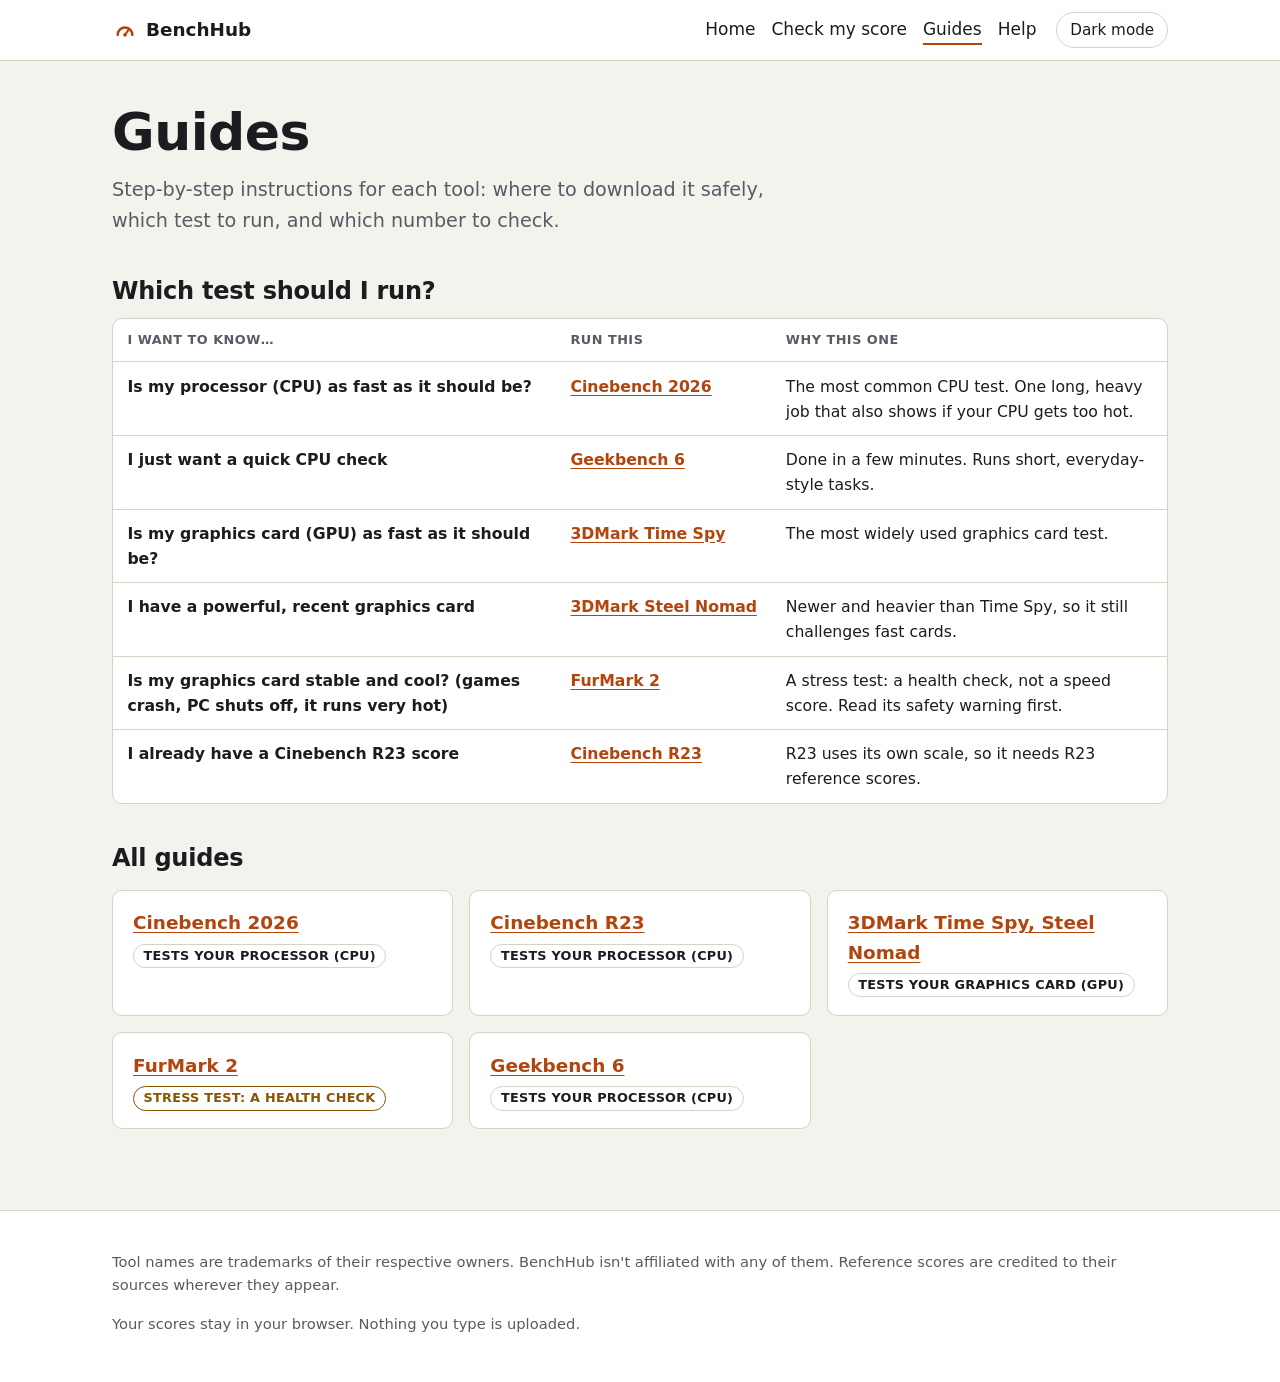
==== benchhub/guides/index.html @ d16aedc4 "Add BenchHub benchmark guides and score checker Static site with step-by-step guides for Cinebench, " ====
<!doctype html>
<html lang="en">
  <head>
    <meta charset="utf-8" />
    <meta name="viewport" content="width=device-width, initial-scale=1" />
    <title>Benchmark guides</title>
    <meta name="description" content="Beginner-friendly, step-by-step guides for Cinebench, 3DMark, FurMark and Geekbench." />
    <link rel="icon" href="../assets/favicon.svg" type="image/svg+xml" />
    <link rel="stylesheet" href="../css/style.css" />
    <script>
      // Applied before first paint so a chosen theme doesn't flash.
      try {
        const stored = localStorage.getItem("theme");
        if (stored === "light" || stored === "dark") document.documentElement.dataset.theme = stored;
      } catch {
        // Storage can be blocked: the prefers-color-scheme rules in style.css still apply.
      }
    </script>
    <script type="module" src="../js/ui.js"></script>
    <script type="module" src="../js/guide-list.js"></script>
  </head>
  <body>
    <a class="skip-link" href="#main">Skip to content</a>
    <header class="site-header">
      <div class="wrap header-inner">
        <a class="brand" href="../index.html"><svg width="26" height="26" viewBox="0 0 32 32" aria-hidden="true" focusable="false"><path d="M7 22a9 9 0 1 1 18 0" fill="none" stroke="currentColor" stroke-width="3" stroke-linecap="round"/><path d="M16 22l5-7" stroke="currentColor" stroke-width="2.5" stroke-linecap="round"/><circle cx="16" cy="22" r="2.2" fill="currentColor"/></svg><span data-site-name>Home</span></a>
        <nav class="site-nav" aria-label="Main">
          <ul>
          <li><a href="../index.html">Home</a></li>
          <li><a href="../check.html">Check my score</a></li>
          <li><a href="../guides/index.html" aria-current="page">Guides</a></li>
          <li><a href="../help.html">Help</a></li>
          </ul>
        </nav>
        <button type="button" class="theme-toggle" data-theme-toggle aria-pressed="false">Dark mode</button>
      </div>
    </header>

    <main id="main" class="wrap">
      <h1>Guides</h1>
      <p class="lede">Step-by-step instructions for each tool: where to download it safely, which test to run, and which number to check.</p>
      <section aria-labelledby="which-test">
        <h2 id="which-test">Which test should I run?</h2>
        <div class="table-wrap">
          <table class="which">
            <thead>
              <tr><th scope="col">I want to know…</th><th scope="col">Run this</th><th scope="col">Why this one</th></tr>
            </thead>
            <tbody>
              <tr><th scope="row">Is my processor (CPU) as fast as it should be?</th><td><a href="./cinebench-2026.html">Cinebench 2026</a></td><td>The most common CPU test. One long, heavy job that also shows if your CPU gets too hot.</td></tr>
              <tr><th scope="row">I just want a quick CPU check</th><td><a href="./geekbench-6.html">Geekbench 6</a></td><td>Done in a few minutes. Runs short, everyday-style tasks.</td></tr>
              <tr><th scope="row">Is my graphics card (GPU) as fast as it should be?</th><td><a href="./3dmark.html">3DMark Time Spy</a></td><td>The most widely used graphics card test.</td></tr>
              <tr><th scope="row">I have a powerful, recent graphics card</th><td><a href="./3dmark.html">3DMark Steel Nomad</a></td><td>Newer and heavier than Time Spy, so it still challenges fast cards.</td></tr>
              <tr><th scope="row">Is my graphics card stable and cool? (games crash, PC shuts off, it runs very hot)</th><td><a href="./furmark-2.html">FurMark 2</a></td><td>A stress test: a health check, not a speed score. Read its safety warning first.</td></tr>
              <tr><th scope="row">I already have a Cinebench R23 score</th><td><a href="./cinebench-r23.html">Cinebench R23</a></td><td>R23 uses its own scale, so it needs R23 reference scores.</td></tr>
            </tbody>
          </table>
        </div>
      </section>

      <h2>All guides</h2>
      <ul class="guide-list" data-guide-list aria-live="polite"></ul>
      <noscript><p class="note">The guide list needs JavaScript.</p></noscript>
    </main>

    <footer class="site-footer">
      <div class="wrap">
        <p>
          Tool names are trademarks of their respective owners. <span data-site-name>This site</span> isn't
          affiliated with any of them. Reference scores are credited to their sources wherever they appear.
        </p>
        <p>Your scores stay in your browser. Nothing you type is uploaded.</p>
      </div>
    </footer>
  </body>
</html>
---- benchhub/css/style.css ----
:root {
  color-scheme: light;
  --bg: #f4f2ec;
  --surface: #ffffff;
  --surface-2: #ebe8df;
  --text: #1a1c20;
  --muted: #565b64;
  --border: #d6d2c6;
  --accent: #b2440d;
  --accent-text: #ffffff;
  --good: #1d6b3a;
  --good-bg: #e3f2e8;
  --warn: #8a5300;
  --warn-bg: #fbefd6;
  --bad: #a3231c;
  --bad-bg: #fbe4e1;
  --focus: #1f5fd1;

  --font-sans: system-ui, -apple-system, "Segoe UI", Roboto, sans-serif;
  --font-mono: ui-monospace, "SF Mono", "Cascadia Mono", Consolas, monospace;
  --radius: 10px;
  --wrap: 68rem;
}

:root[data-theme="dark"] {
  color-scheme: dark;
  --bg: #111215;
  --surface: #1a1c21;
  --surface-2: #23262c;
  --text: #ecebe6;
  --muted: #a4a8b1;
  --border: #31343b;
  --accent: #ff8e52;
  --accent-text: #1a1c20;
  --good: #7ad79b;
  --good-bg: #16301f;
  --warn: #f2c063;
  --warn-bg: #33270f;
  --bad: #ff9a8f;
  --bad-bg: #3a1916;
  --focus: #8ab4ff;
}

@media (prefers-color-scheme: dark) {
  :root:not([data-theme="light"]) {
    color-scheme: dark;
    --bg: #111215;
    --surface: #1a1c21;
    --surface-2: #23262c;
    --text: #ecebe6;
    --muted: #a4a8b1;
    --border: #31343b;
    --accent: #ff8e52;
    --accent-text: #1a1c20;
    --good: #7ad79b;
    --good-bg: #16301f;
    --warn: #f2c063;
    --warn-bg: #33270f;
    --bad: #ff9a8f;
    --bad-bg: #3a1916;
    --focus: #8ab4ff;
  }
}

*,
*::before,
*::after {
  box-sizing: border-box;
}

html {
  -webkit-text-size-adjust: 100%;
}

body {
  margin: 0;
  background: var(--bg);
  color: var(--text);
  font-family: var(--font-sans);
  font-size: 1.0625rem;
  line-height: 1.6;
  display: flex;
  flex-direction: column;
  min-height: 100vh;
}

main {
  flex: 1;
}

.wrap {
  width: 100%;
  max-width: var(--wrap);
  margin: 0 auto;
  padding: 0 16px;
}

h1,
h2,
h3 {
  line-height: 1.2;
  letter-spacing: -0.01em;
}

h1 {
  font-size: clamp(2rem, 6vw, 3.25rem);
  margin: 2.5rem 0 0.75rem;
}

h2 {
  font-size: 1.5rem;
  margin: 2.5rem 0 0.75rem;
}

h3 {
  font-size: 1.15rem;
  margin: 1.75rem 0 0.5rem;
}

a {
  color: var(--accent);
  text-underline-offset: 0.18em;
}

a:hover {
  text-decoration-thickness: 2px;
}

:focus-visible {
  outline: 3px solid var(--focus);
  outline-offset: 2px;
}

code,
kbd {
  font-family: var(--font-mono);
  font-size: 0.92em;
  background: var(--surface-2);
  padding: 0.1em 0.35em;
  border-radius: 4px;
}

.muted {
  color: var(--muted);
}

.lede {
  font-size: 1.2rem;
  color: var(--muted);
  max-width: 42rem;
  margin: 0 0 1.5rem;
}

.skip-link {
  position: absolute;
  left: 16px;
  top: -4rem;
  background: var(--accent);
  color: var(--accent-text);
  padding: 0.5rem 1rem;
  border-radius: var(--radius);
  z-index: 10;
}

.skip-link:focus {
  top: 0.5rem;
}

/* Header and footer */

.site-header {
  border-bottom: 1px solid var(--border);
  background: var(--surface);
}

.header-inner {
  display: flex;
  flex-wrap: wrap;
  align-items: center;
  gap: 0.5rem 1.25rem;
  padding-top: 0.75rem;
  padding-bottom: 0.75rem;
}

.brand {
  display: inline-flex;
  align-items: center;
  gap: 0.5rem;
  color: var(--text);
  font-weight: 700;
  font-size: 1.15rem;
  text-decoration: none;
  margin-right: auto;
}

.brand svg {
  color: var(--accent);
}

.site-nav ul {
  display: flex;
  flex-wrap: wrap;
  gap: 0.25rem 1rem;
  list-style: none;
  margin: 0;
  padding: 0;
}

.site-nav a {
  color: var(--text);
  text-decoration: none;
  padding: 0.25rem 0;
  border-bottom: 2px solid transparent;
}

.site-nav a:hover,
.site-nav a[aria-current="page"] {
  border-bottom-color: var(--accent);
}

.theme-toggle {
  font: inherit;
  font-size: 0.95rem;
  color: var(--text);
  background: transparent;
  border: 1px solid var(--border);
  border-radius: 999px;
  padding: 0.3rem 0.8rem;
  cursor: pointer;
}

.theme-toggle:hover {
  background: var(--surface-2);
}

.site-footer {
  margin-top: 4rem;
  border-top: 1px solid var(--border);
  background: var(--surface);
  color: var(--muted);
  font-size: 0.92rem;
  padding: 1.5rem 0 2rem;
}

/* Buttons and tags */

.button {
  display: inline-block;
  background: var(--accent);
  color: var(--accent-text);
  font-weight: 600;
  text-decoration: none;
  padding: 0.7rem 1.2rem;
  border-radius: var(--radius);
}

.button:hover {
  filter: brightness(1.08);
}

.button--ghost {
  background: transparent;
  color: var(--text);
  border: 1px solid var(--border);
}

.actions {
  display: flex;
  flex-wrap: wrap;
  gap: 0.75rem;
}

.tag {
  display: inline-block;
  font-size: 0.8rem;
  font-weight: 600;
  letter-spacing: 0.02em;
  text-transform: uppercase;
  border: 1px solid var(--border);
  border-radius: 999px;
  padding: 0.05rem 0.6rem;
}

.tag--stress {
  border-color: var(--warn);
  color: var(--warn);
}

/* Home */

/* Guide list */

.guide-list {
  display: grid;
  grid-template-columns: repeat(auto-fill, minmax(16rem, 1fr));
  gap: 1rem;
  list-style: none;
  padding: 0;
}

.guide-card {
  display: flex;
  flex-direction: column;
  align-items: flex-start;
  gap: 0.4rem;
  background: var(--surface);
  border: 1px solid var(--border);
  border-radius: var(--radius);
  padding: 1.1rem 1.25rem;
}

.guide-card a {
  font-weight: 700;
  font-size: 1.15rem;
}

/* Checker */

.checker {
  display: grid;
  gap: 1.25rem;
  align-items: start;
}

@media (min-width: 60rem) {
  .checker {
    grid-template-columns: minmax(0, 1fr) minmax(0, 1fr);
  }

  .checker .result {
    position: sticky;
    top: 1rem;
  }
}

.panel {
  background: var(--surface);
  border: 1px solid var(--border);
  border-radius: var(--radius);
  padding: 1.25rem;
}

fieldset {
  border: 0;
  margin: 0 0 1.5rem;
  padding: 0;
  min-width: 0;
}

fieldset[hidden],
[hidden] {
  display: none;
}

legend {
  font-weight: 700;
  font-size: 1.15rem;
  margin-bottom: 0.75rem;
  padding: 0;
}

.field {
  display: grid;
  gap: 0.3rem;
  margin-bottom: 1rem;
}

.field label,
.field .label {
  font-weight: 600;
}

.hint {
  color: var(--muted);
  font-size: 0.92rem;
}

input[type="text"],
select {
  font: inherit;
  color: var(--text);
  background: var(--bg);
  border: 1px solid var(--border);
  border-radius: 8px;
  padding: 0.6rem 0.75rem;
  width: 100%;
}

select:disabled {
  opacity: 0.6;
}

/* Score and temperature: short numbers, so a narrower, larger field reads as "type a number here" */
input[inputmode="decimal"] {
  font-family: var(--font-mono);
  font-size: 1.25rem;
  max-width: 16rem;
}

input[inputmode="decimal"]::placeholder {
  font-family: var(--font-sans);
  font-size: 1.0625rem;
}

.choices {
  display: flex;
  flex-wrap: wrap;
  gap: 0.5rem;
  margin-bottom: 1rem;
}

.choice {
  position: relative;
}

.choice input {
  position: absolute;
  opacity: 0;
  inset: 0;
}

.choice span {
  display: inline-block;
  border: 1px solid var(--border);
  border-radius: 999px;
  padding: 0.35rem 0.95rem;
  cursor: pointer;
}

.choice input:checked + span {
  background: var(--text);
  color: var(--bg);
  border-color: var(--text);
}

.choice input:checked + span::before {
  content: "✓ ";
}

.choice input:focus-visible + span {
  outline: 3px solid var(--focus);
  outline-offset: 2px;
}

.question {
  margin-bottom: 1.1rem;
}

.question legend {
  font-size: 1rem;
  font-weight: 600;
  margin-bottom: 0.4rem;
}

.note {
  border-left: 4px solid var(--warn);
  background: var(--warn-bg);
  padding: 0.75rem 1rem;
  border-radius: 0 var(--radius) var(--radius) 0;
  margin: 0 0 1rem;
}

.result h2 {
  margin-top: 0;
}

.result-summary {
  font-weight: 600;
}

.verdict {
  display: flex;
  gap: 0.9rem;
  align-items: flex-start;
  border-radius: var(--radius);
  padding: 1rem;
  margin: 1rem 0;
}

.verdict p {
  margin: 0 0 0.35rem;
}

.verdict-icon {
  flex: none;
  display: grid;
  place-items: center;
  width: 2.25rem;
  height: 2.25rem;
  border-radius: 50%;
  font-weight: 800;
  border: 2px solid currentColor;
}

.verdict-title {
  font-size: 1.3rem;
  font-weight: 800;
}

.tone-good {
  background: var(--good-bg);
}

.tone-good .verdict-icon,
.tone-good .verdict-title {
  color: var(--good);
}

.tone-warn {
  background: var(--warn-bg);
}

.tone-warn .verdict-icon,
.tone-warn .verdict-title {
  color: var(--warn);
}

.tone-bad {
  background: var(--bad-bg);
}

.tone-bad .verdict-icon,
.tone-bad .verdict-title,
.tone-bad-text {
  color: var(--bad);
}

.refs {
  list-style: none;
  padding: 0;
  display: grid;
  gap: 0.75rem;
}

.ref {
  border: 1px solid var(--border);
  border-radius: var(--radius);
  padding: 0.75rem 1rem;
}

.ref p {
  margin: 0.15rem 0;
}

.ref-value {
  font-family: var(--font-mono);
  font-size: 1.5rem;
  font-weight: 700;
}

.unit {
  font-size: 0.95rem;
  color: var(--muted);
  font-weight: 400;
}

.ref-compare {
  font-weight: 600;
}

/* Guides */

.guide {
  max-width: 46rem;
}

.crumbs {
  margin-top: 1.5rem;
  font-size: 0.95rem;
}

.crumbs ol {
  display: flex;
  flex-wrap: wrap;
  gap: 0.4rem;
  list-style: none;
  margin: 0;
  padding: 0;
}

.crumbs li + li::before {
  content: "/";
  margin-right: 0.4rem;
  color: var(--muted);
}

.guide-meta {
  display: grid;
  grid-template-columns: repeat(auto-fit, minmax(9rem, 1fr));
  gap: 0.5rem;
  margin: 1rem 0 1.5rem;
}

.guide-meta div {
  background: var(--surface);
  border: 1px solid var(--border);
  border-radius: var(--radius);
  padding: 0.5rem 0.75rem;
}

.guide-meta dt {
  font-size: 0.8rem;
  text-transform: uppercase;
  letter-spacing: 0.04em;
  color: var(--muted);
}

.guide-meta dd {
  margin: 0;
  font-weight: 600;
}

.toc {
  background: var(--surface);
  border: 1px solid var(--border);
  border-radius: var(--radius);
  padding: 0.75rem 1.25rem;
}

.toc h2 {
  font-size: 1rem;
  margin: 0.25rem 0;
}

.toc ol {
  margin: 0.25rem 0 0.5rem;
  padding-left: 1.25rem;
}

.guide ol.steps-list > li {
  margin-bottom: 0.6rem;
}

.warning {
  border: 2px solid var(--bad);
  background: var(--bad-bg);
  border-radius: var(--radius);
  padding: 1rem 1.25rem;
  margin: 1.5rem 0;
}

.warning h2 {
  margin: 0 0 0.5rem;
  font-size: 1.2rem;
  color: var(--bad);
}

.warning ul {
  margin: 0;
  padding-left: 1.25rem;
}

.shot {
  margin: 0.75rem 0 1rem;
  border: 2px dashed var(--border);
  border-radius: var(--radius);
  padding: 1.5rem 1rem;
  text-align: center;
  color: var(--muted);
  font-size: 0.92rem;
}

/* Beginner help */

.table-wrap {
  overflow-x: auto;
  border: 1px solid var(--border);
  border-radius: var(--radius);
  background: var(--surface);
}

.which {
  width: 100%;
  border-collapse: collapse;
  font-size: 0.98rem;
}

.which th,
.which td {
  text-align: left;
  vertical-align: top;
  padding: 0.7rem 0.9rem;
  border-bottom: 1px solid var(--border);
}

.which thead th {
  font-size: 0.8rem;
  text-transform: uppercase;
  letter-spacing: 0.04em;
  color: var(--muted);
}

.which tbody tr:last-child > * {
  border-bottom: 0;
}

.which tbody th {
  font-weight: 600;
  min-width: 12rem;
}

.which td a {
  font-weight: 700;
  white-space: nowrap;
}

/* Stack the table into cards on phones so nothing scrolls sideways */
@media (max-width: 40rem) {
  .which thead {
    display: none;
  }

  .which tr {
    display: block;
    padding: 0.75rem 0.9rem;
    border-bottom: 1px solid var(--border);
  }

  .which tbody tr:last-child {
    border-bottom: 0;
  }

  .which th,
  .which td {
    display: block;
    padding: 0.1rem 0;
    border: 0;
  }

  .which tbody th {
    min-width: 0;
  }
}

.question .hint {
  margin: -0.2rem 0 0.5rem;
}

.field .hint[hidden] {
  display: none;
}

.qa {
  border-top: 1px solid var(--border);
  padding-top: 0.25rem;
}

.qa h3 {
  scroll-margin-top: 1rem;
}

/* Hardware combobox */

.combobox {
  position: relative;
}

.combobox input {
  padding-right: 2.75rem;
}

.combobox input:not(:placeholder-shown) {
  font-weight: 600;
}

.combobox-toggle {
  position: absolute;
  top: 0;
  right: 0;
  bottom: 0;
  width: 2.75rem;
  border: 0;
  background: transparent;
  color: var(--muted);
  cursor: pointer;
}

/* Chevron drawn with borders, so it follows the text colour in both themes */
.combobox-toggle::before {
  content: "";
  display: block;
  width: 0.5rem;
  height: 0.5rem;
  margin: -0.2rem auto 0;
  border-right: 2px solid currentColor;
  border-bottom: 2px solid currentColor;
  transform: rotate(45deg);
  transition: transform 0.15s ease;
}

.combobox-toggle[aria-expanded="true"]::before {
  margin-top: 0.2rem;
  transform: rotate(-135deg);
}

.combobox-list {
  position: absolute;
  z-index: 20;
  top: calc(100% + 0.35rem);
  left: 0;
  right: 0;
  margin: 0;
  padding: 0.3rem;
  list-style: none;
  background: var(--surface);
  border: 1px solid var(--border);
  border-radius: var(--radius);
  box-shadow: 0 12px 28px rgb(0 0 0 / 0.16);
  max-height: 18rem;
  overflow-y: auto;
  overscroll-behavior: contain;
}

.combobox-list [role="option"] {
  display: flex;
  justify-content: space-between;
  gap: 1rem;
  padding: 0.55rem 0.75rem;
  border-radius: 6px;
  cursor: pointer;
}

.combobox-list .is-active {
  background: var(--surface-2);
}

/* The current choice gets a tick, so it isn't marked by colour alone */
.combobox-list .is-current {
  font-weight: 600;
}

.combobox-list .is-current::after {
  content: "✓";
  color: var(--accent);
}

.combobox-empty {
  color: var(--muted);
  padding: 0.75rem 1rem;
}

@media (prefers-reduced-motion: reduce) {
  .combobox-toggle::before {
    transition: none;
  }
}
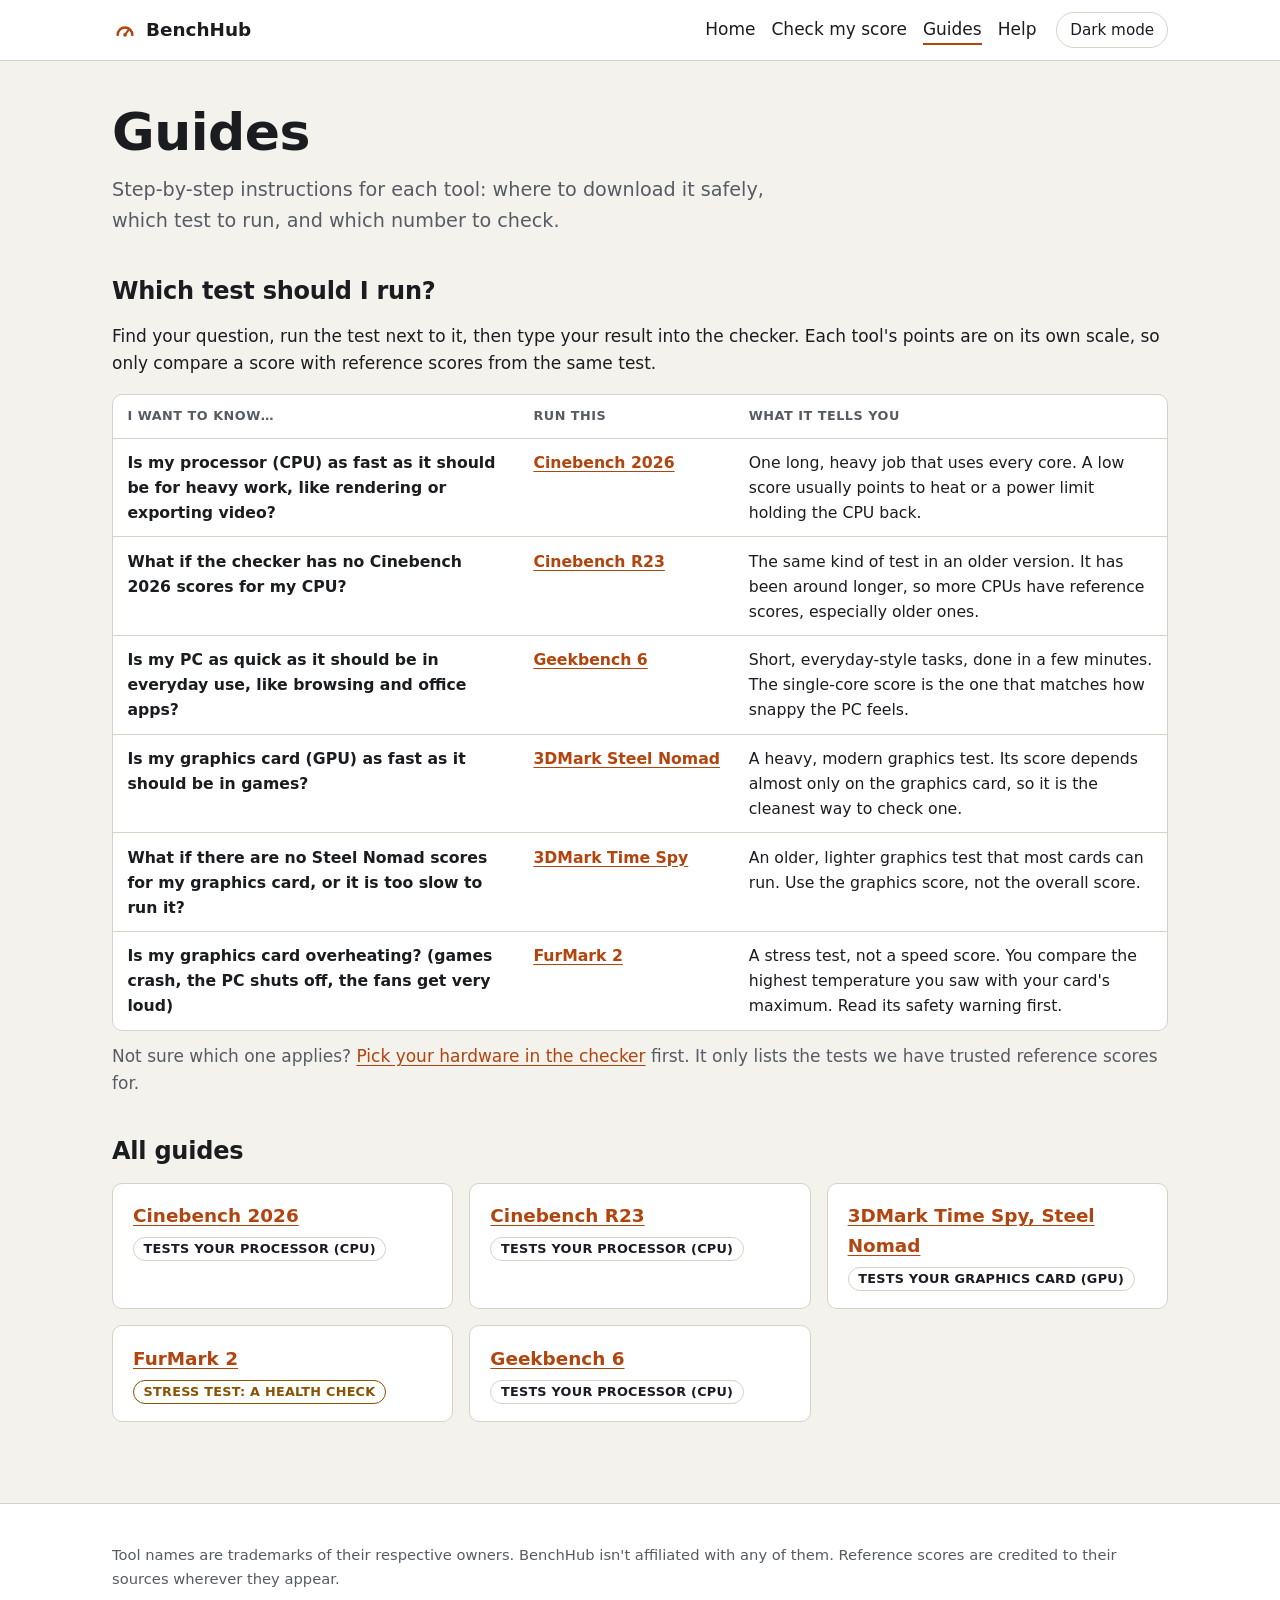
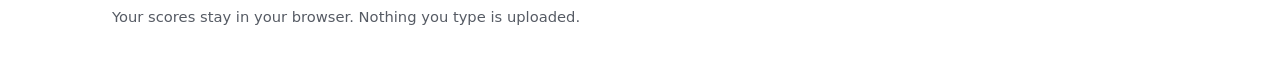
==== commit d295d27b: "Rewrite the "Which test should I run?" table Phrase every row as a question, say what each result me" ====
--- a/benchhub/guides/index.html
+++ b/benchhub/guides/index.html
@@ -41,21 +41,23 @@
       <p class="lede">Step-by-step instructions for each tool: where to download it safely, which test to run, and which number to check.</p>
       <section aria-labelledby="which-test">
         <h2 id="which-test">Which test should I run?</h2>
+        <p>Find your question, run the test next to it, then type your result into the checker. Each tool's points are on its own scale, so only compare a score with reference scores from the same test.</p>
         <div class="table-wrap">
           <table class="which">
             <thead>
-              <tr><th scope="col">I want to know…</th><th scope="col">Run this</th><th scope="col">Why this one</th></tr>
+              <tr><th scope="col">I want to know…</th><th scope="col">Run this</th><th scope="col">What it tells you</th></tr>
             </thead>
             <tbody>
-              <tr><th scope="row">Is my processor (CPU) as fast as it should be?</th><td><a href="./cinebench-2026.html">Cinebench 2026</a></td><td>The most common CPU test. One long, heavy job that also shows if your CPU gets too hot.</td></tr>
-              <tr><th scope="row">I just want a quick CPU check</th><td><a href="./geekbench-6.html">Geekbench 6</a></td><td>Done in a few minutes. Runs short, everyday-style tasks.</td></tr>
-              <tr><th scope="row">Is my graphics card (GPU) as fast as it should be?</th><td><a href="./3dmark.html">3DMark Time Spy</a></td><td>The most widely used graphics card test.</td></tr>
-              <tr><th scope="row">I have a powerful, recent graphics card</th><td><a href="./3dmark.html">3DMark Steel Nomad</a></td><td>Newer and heavier than Time Spy, so it still challenges fast cards.</td></tr>
-              <tr><th scope="row">Is my graphics card stable and cool? (games crash, PC shuts off, it runs very hot)</th><td><a href="./furmark-2.html">FurMark 2</a></td><td>A stress test: a health check, not a speed score. Read its safety warning first.</td></tr>
-              <tr><th scope="row">I already have a Cinebench R23 score</th><td><a href="./cinebench-r23.html">Cinebench R23</a></td><td>R23 uses its own scale, so it needs R23 reference scores.</td></tr>
+              <tr><th scope="row">Is my processor (CPU) as fast as it should be for heavy work, like rendering or exporting video?</th><td><a href="./cinebench-2026.html">Cinebench 2026</a></td><td>One long, heavy job that uses every core. A low score usually points to heat or a power limit holding the CPU back.</td></tr>
+              <tr><th scope="row">What if the checker has no Cinebench 2026 scores for my CPU?</th><td><a href="./cinebench-r23.html">Cinebench R23</a></td><td>The same kind of test in an older version. It has been around longer, so more CPUs have reference scores, especially older ones.</td></tr>
+              <tr><th scope="row">Is my PC as quick as it should be in everyday use, like browsing and office apps?</th><td><a href="./geekbench-6.html">Geekbench 6</a></td><td>Short, everyday-style tasks, done in a few minutes. The single-core score is the one that matches how snappy the PC feels.</td></tr>
+              <tr><th scope="row">Is my graphics card (GPU) as fast as it should be in games?</th><td><a href="./3dmark.html">3DMark Steel Nomad</a></td><td>A heavy, modern graphics test. Its score depends almost only on the graphics card, so it is the cleanest way to check one.</td></tr>
+              <tr><th scope="row">What if there are no Steel Nomad scores for my graphics card, or it is too slow to run it?</th><td><a href="./3dmark.html">3DMark Time Spy</a></td><td>An older, lighter graphics test that most cards can run. Use the graphics score, not the overall score.</td></tr>
+              <tr><th scope="row">Is my graphics card overheating? (games crash, the PC shuts off, the fans get very loud)</th><td><a href="./furmark-2.html">FurMark 2</a></td><td>A stress test, not a speed score. You compare the highest temperature you saw with your card's maximum. Read its safety warning first.</td></tr>
             </tbody>
           </table>
         </div>
+        <p class="which-tip">Not sure which one applies? <a href="../check.html">Pick your hardware in the checker</a> first. It only lists the tests we have trusted reference scores for.</p>
       </section>
 
       <h2>All guides</h2>
--- a/benchhub/css/style.css
+++ b/benchhub/css/style.css
@@ -704,6 +704,11 @@
   white-space: nowrap;
 }
 
+.which-tip {
+  margin-top: 0.75rem;
+  color: var(--muted);
+}
+
 /* Stack the table into cards on phones so nothing scrolls sideways */
 @media (max-width: 40rem) {
   .which thead {
